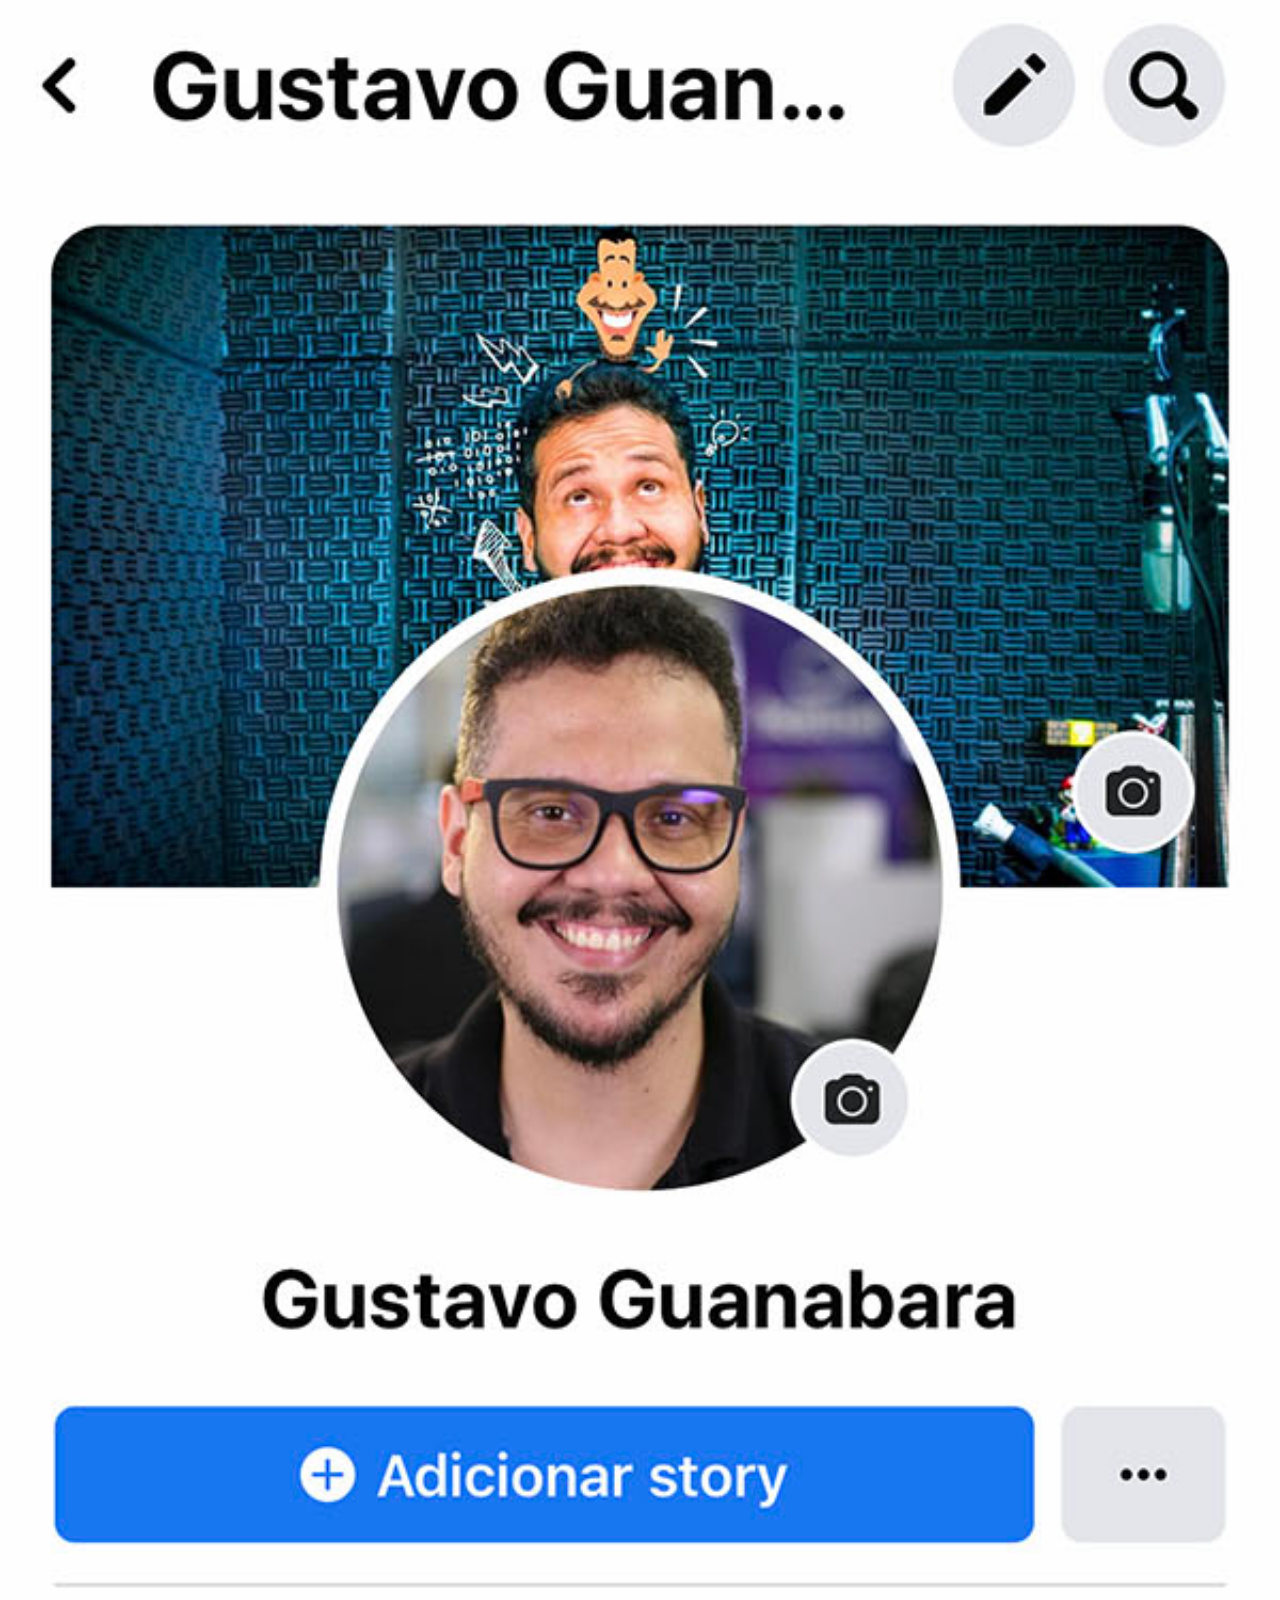
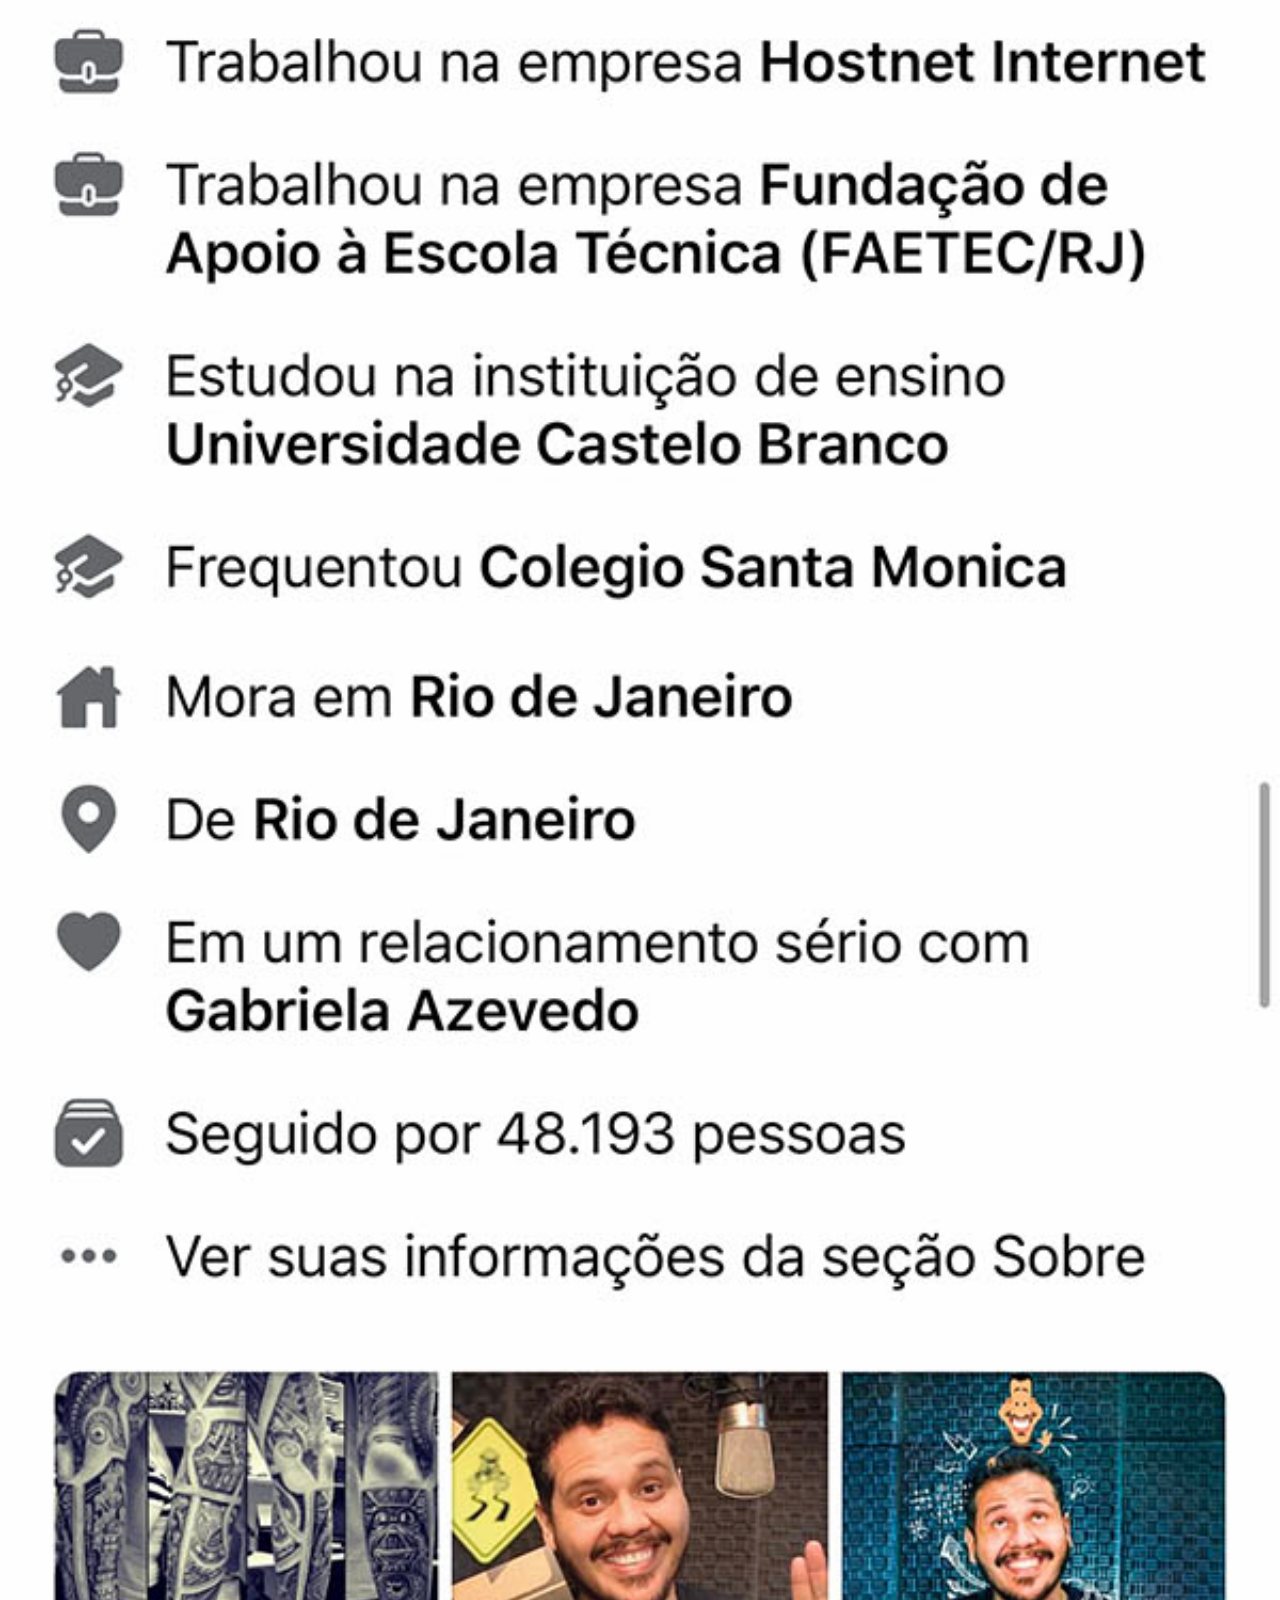
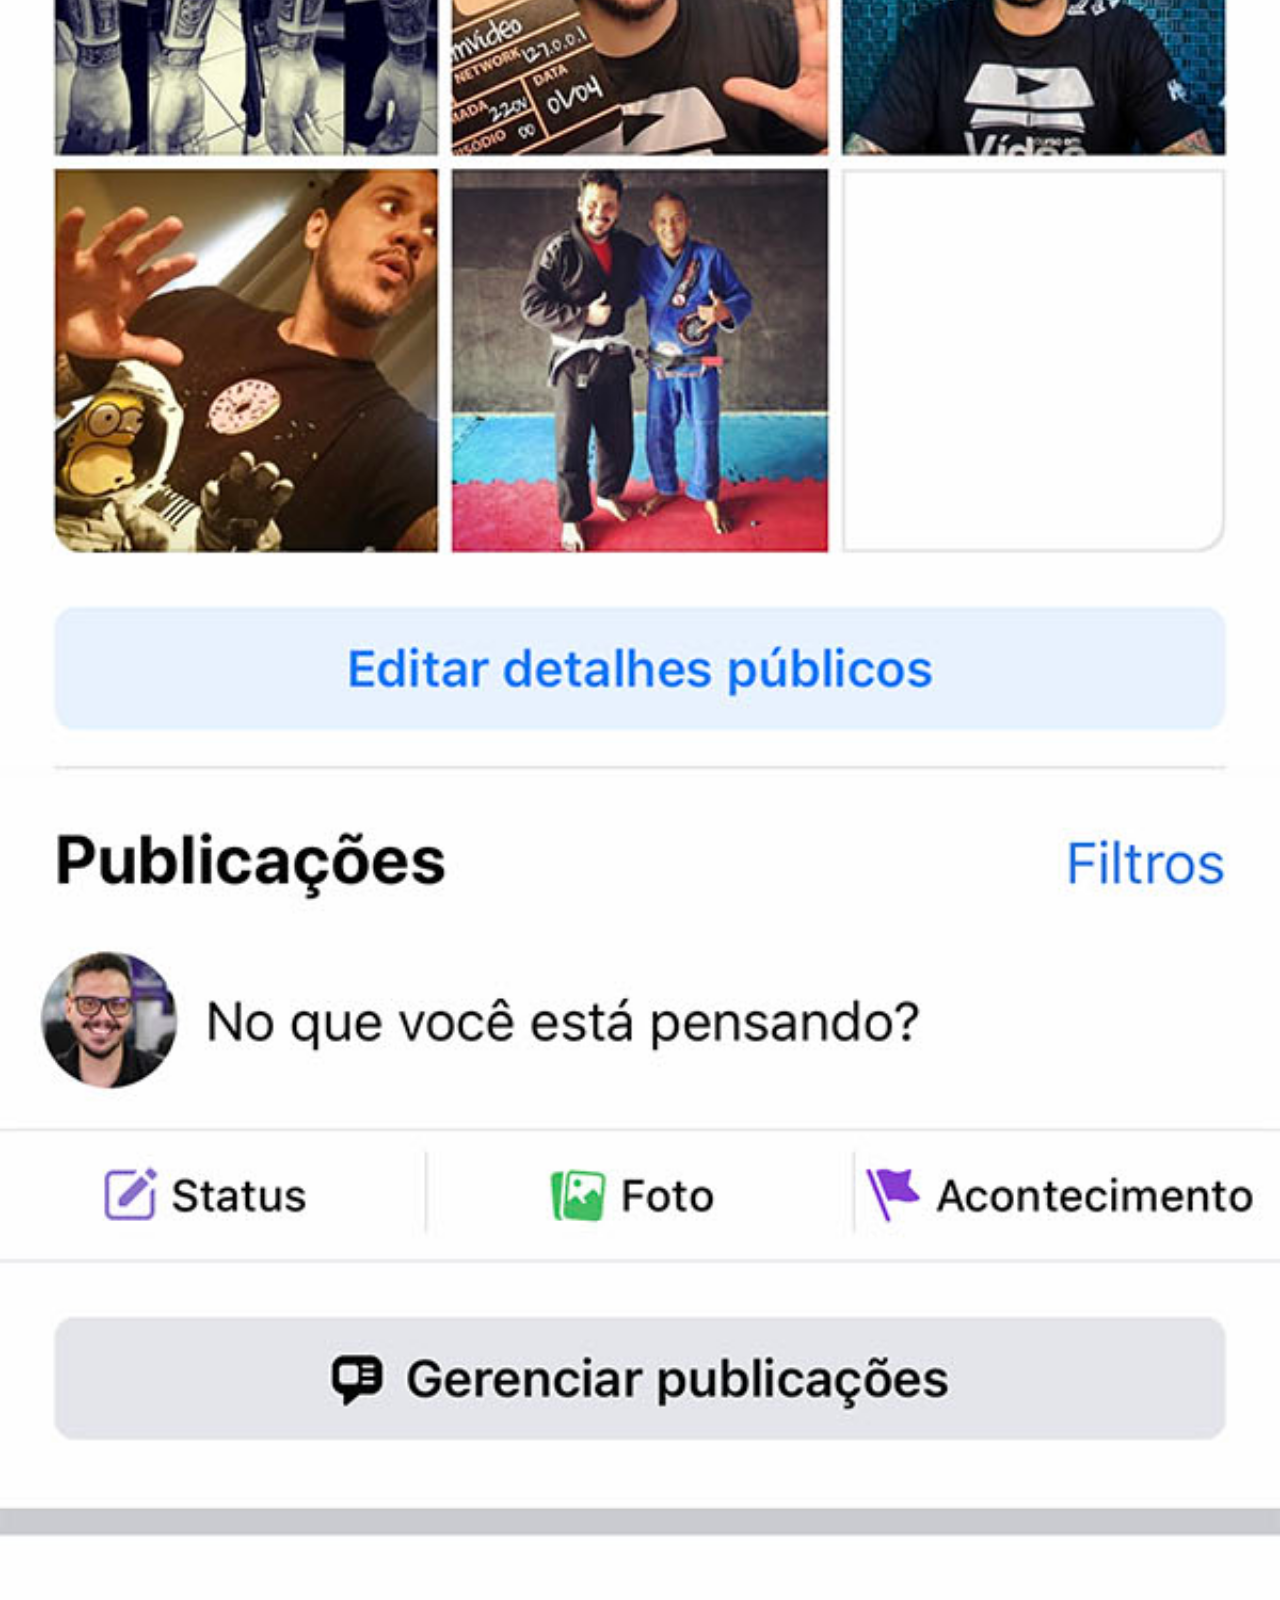
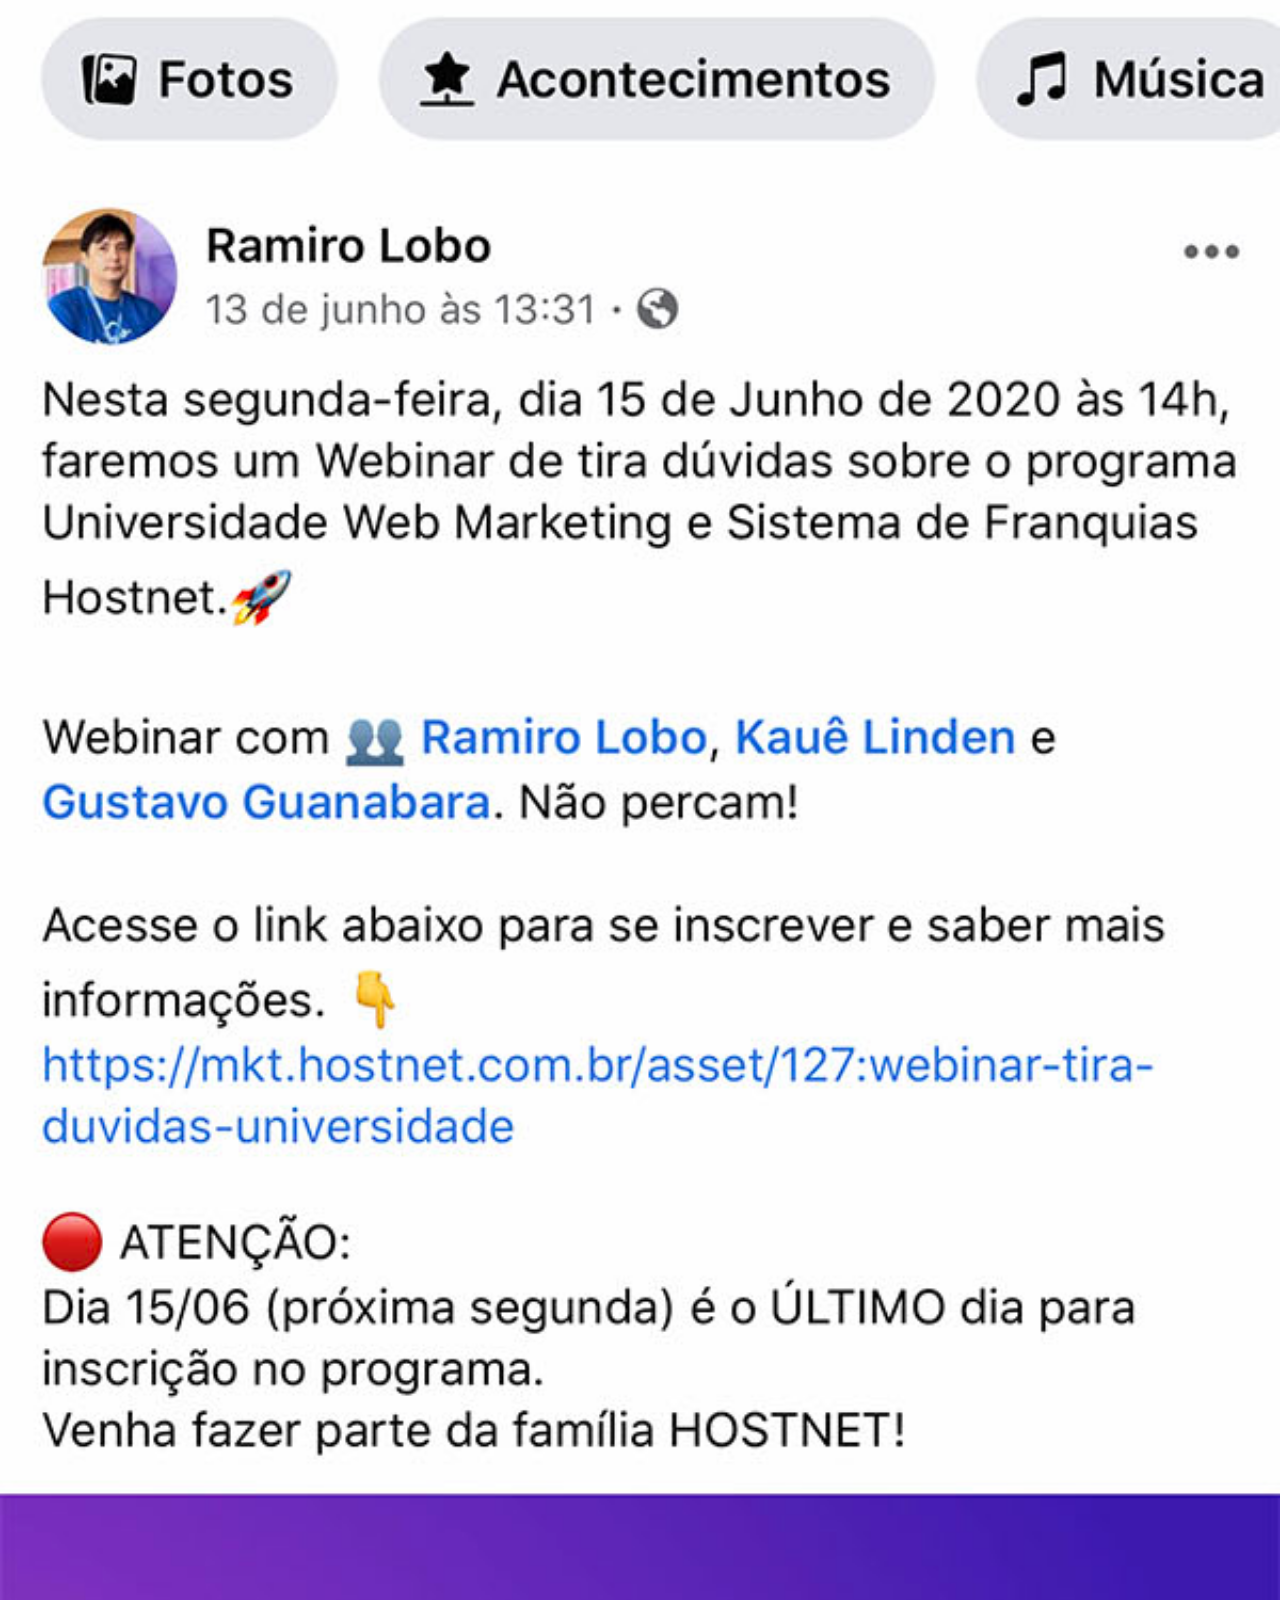
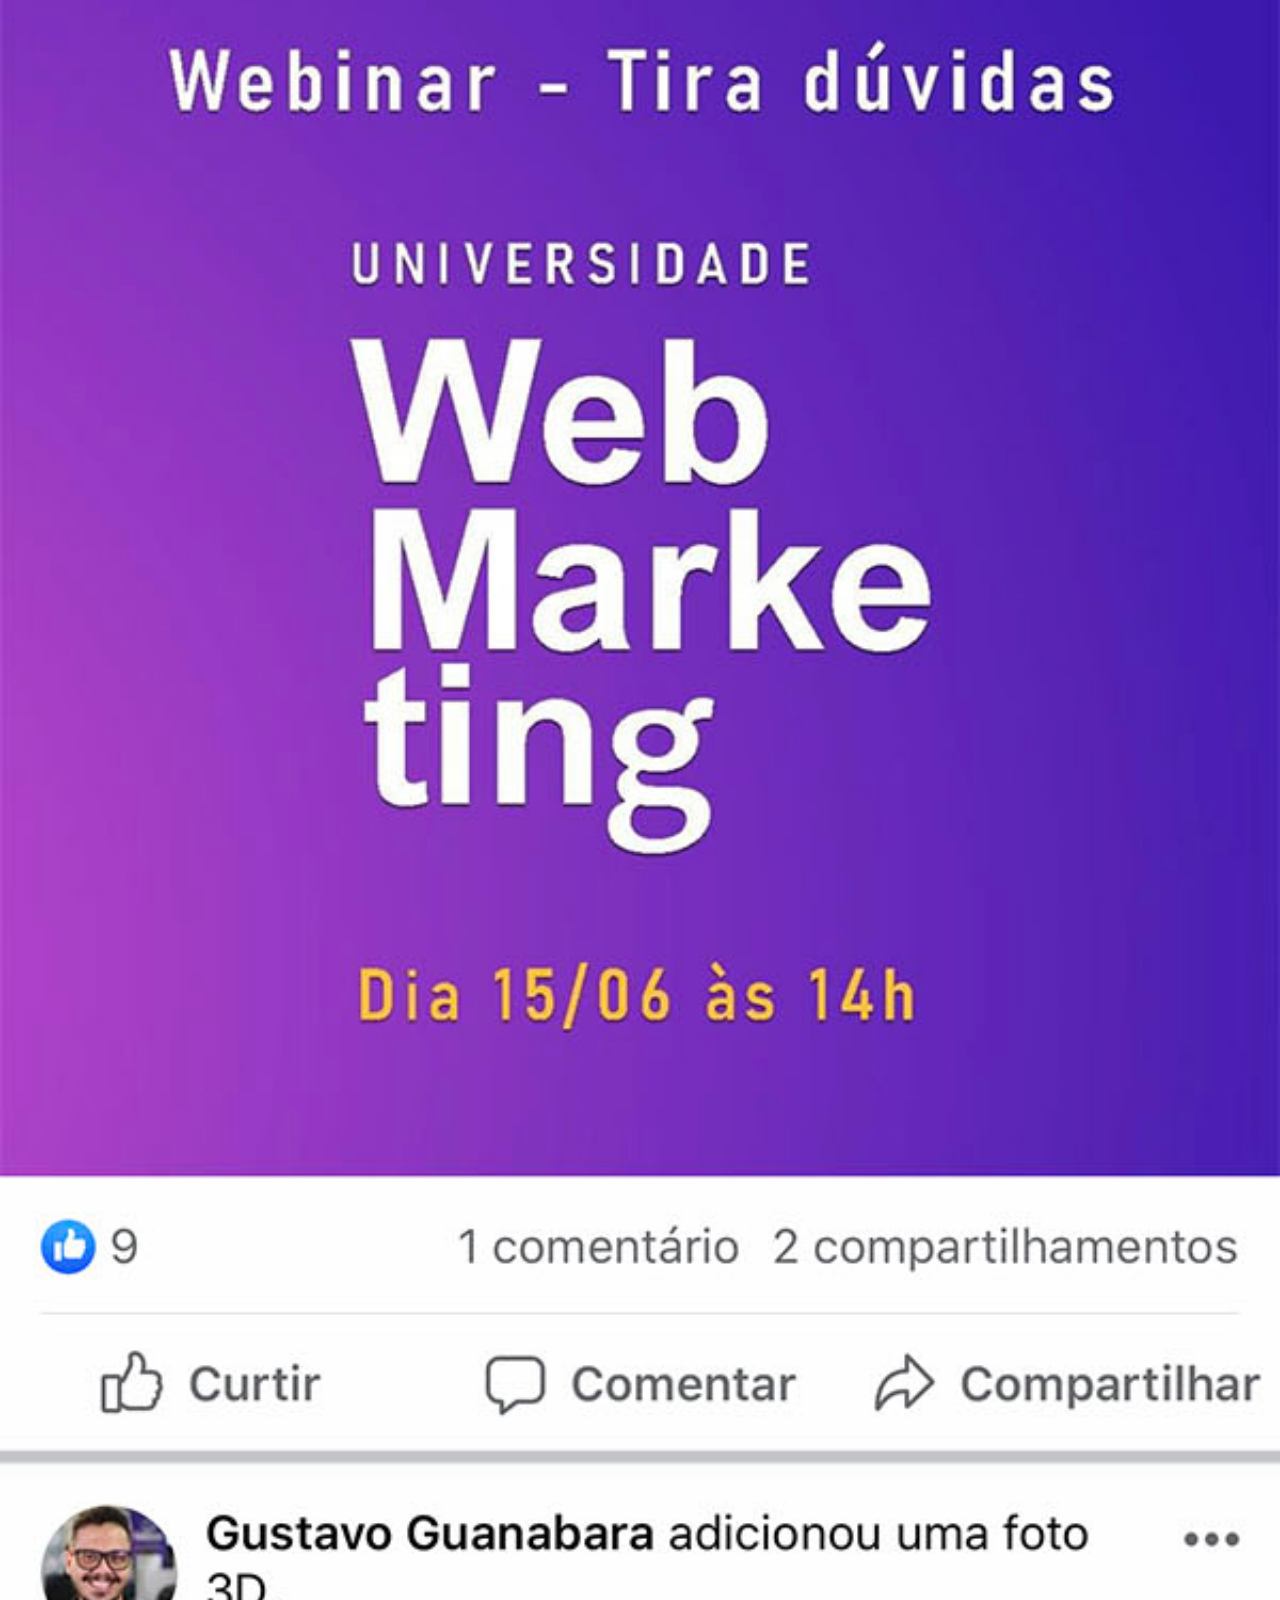
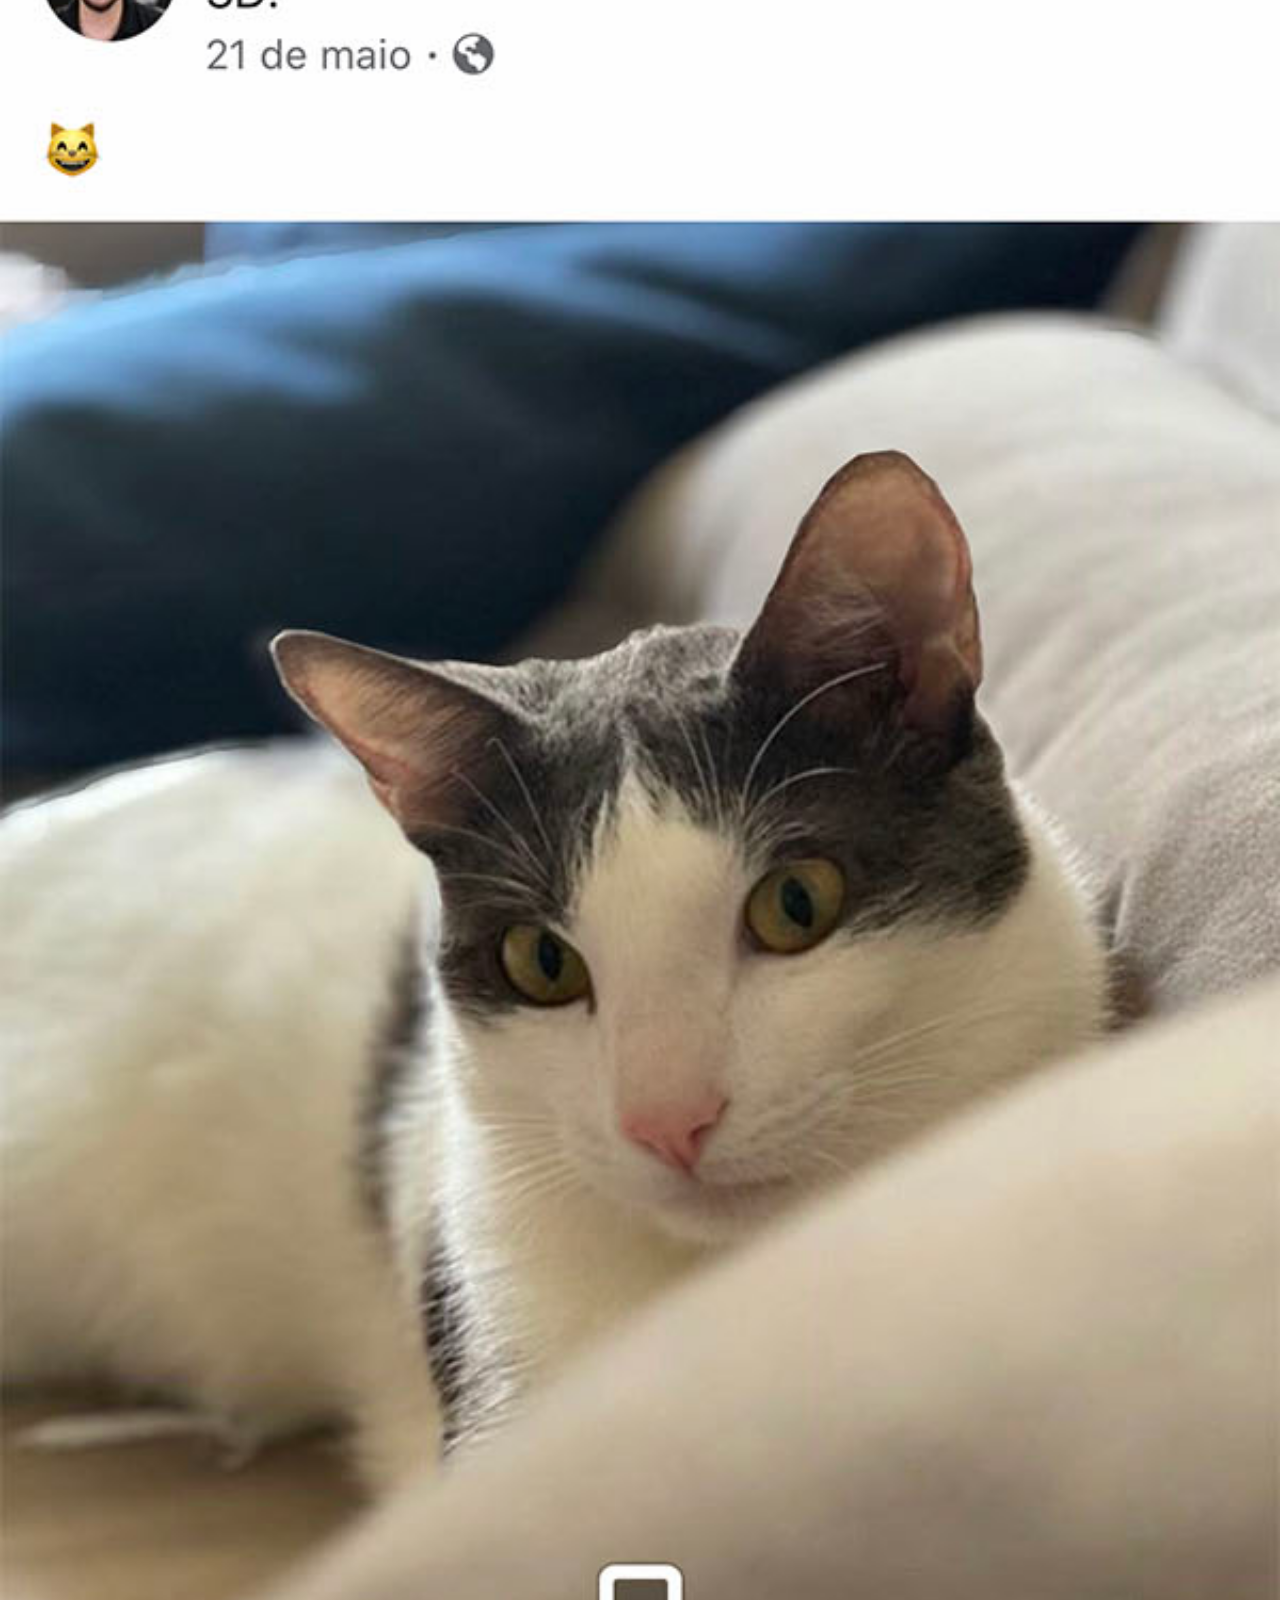
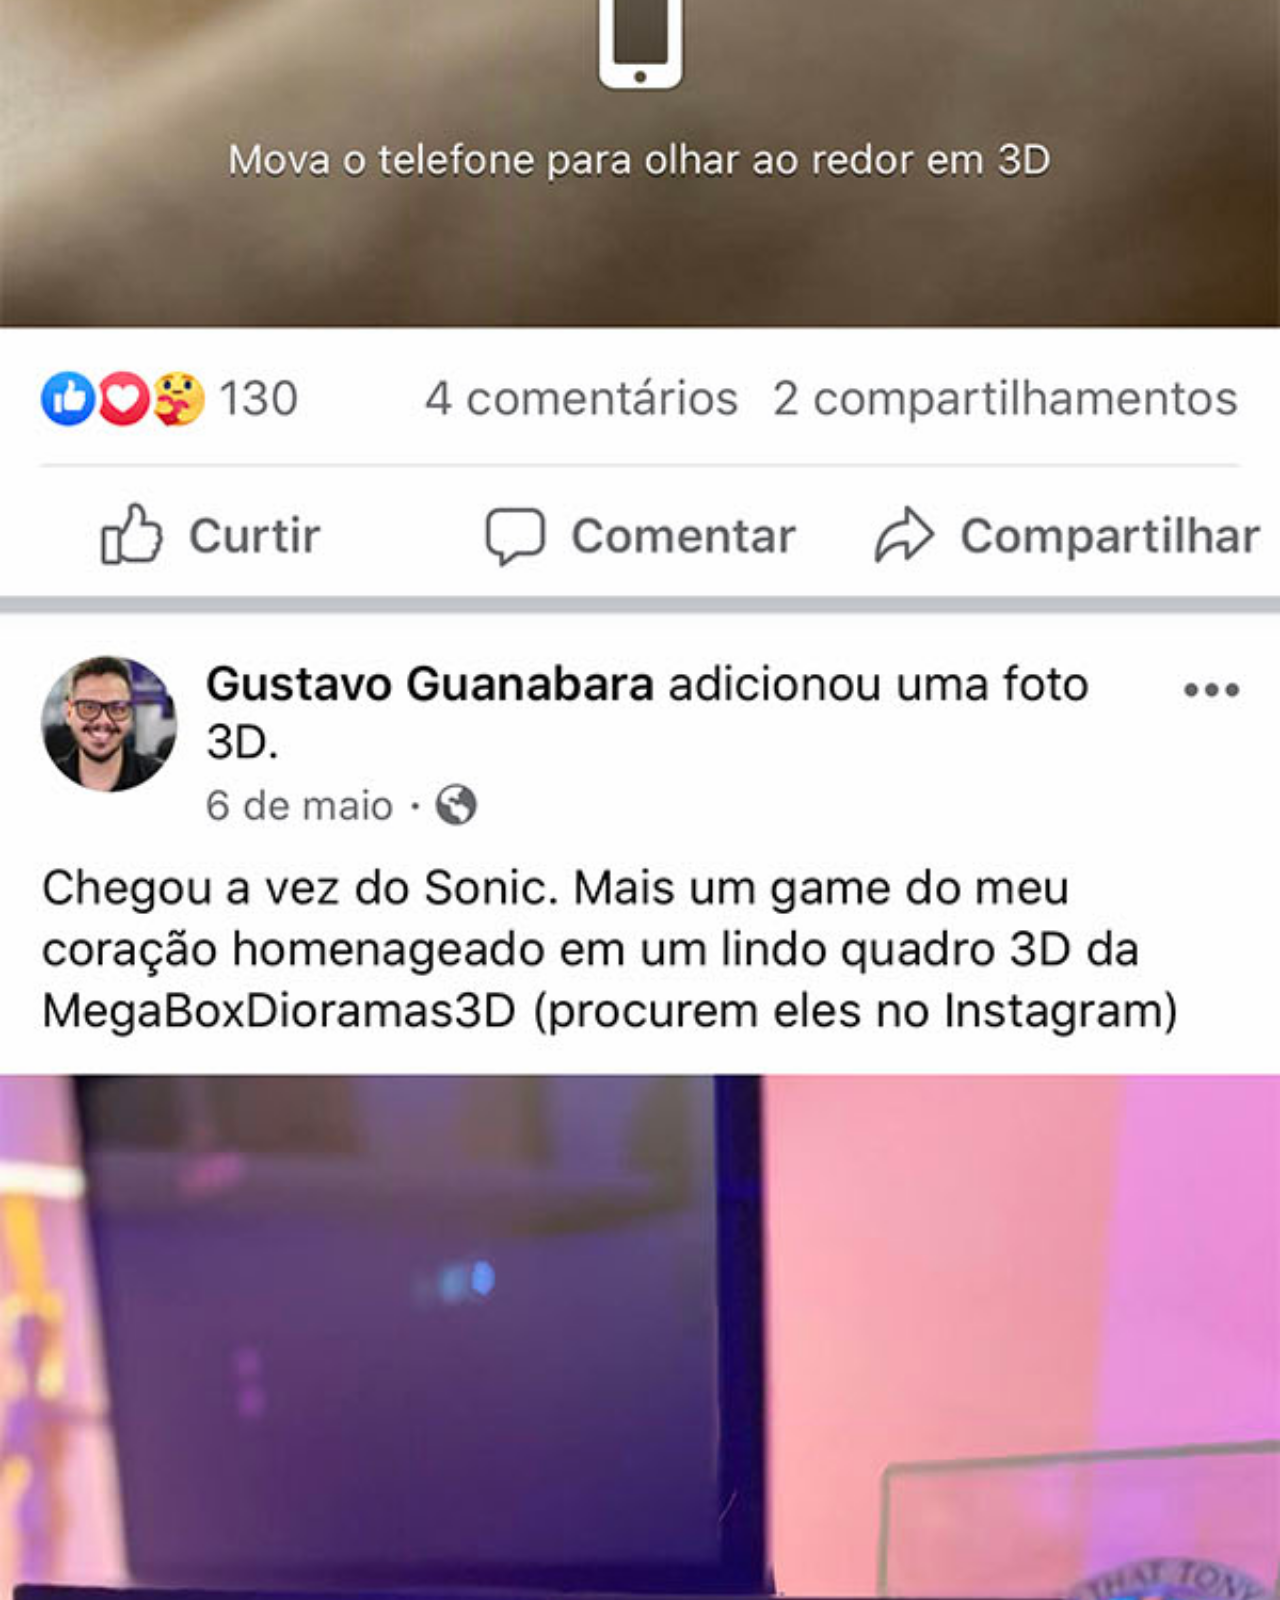
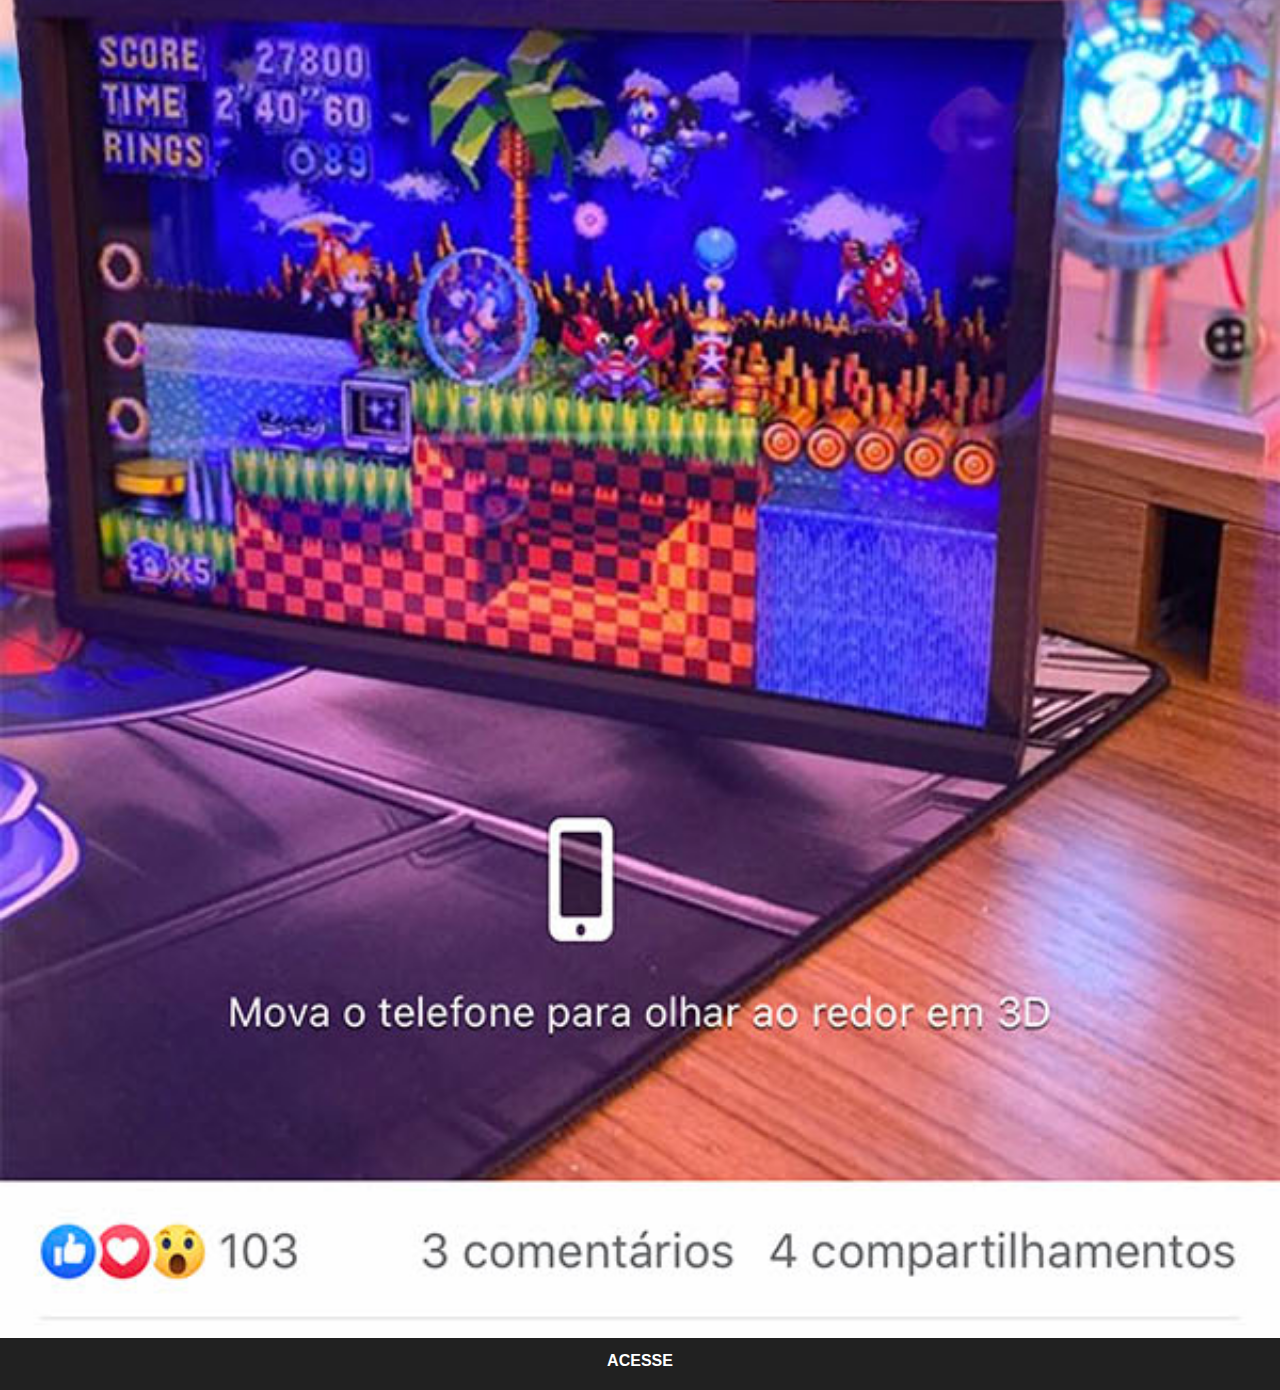
==== facebook.html @ 7b7eeeda "coloquei o botao facebook" ====
<!DOCTYPE html>
<html lang="pt-br">
<head>
    <meta charset="UTF-8">
    <meta http-equiv="X-UA-Compatible" content="IE=edge">
    <meta name="viewport" content="width=device-width, initial-scale=1.0">
    <link rel="stylesheet" href="estilos/social.css">
    <title>Facebook</title>
</head>
<body>
    <img src="desafio13/imagens/tela-facebook.jpg" alt="">
    <a href="https://pt-br.facebook.com/" target="_blank">ACESSE</a>
    
</body>
</html>
---- estilos/social.css ----
@charset "UTF-8";


*{
    margin: 0px;
    padding: 0px;
    font-family: Arial, Helvetica, sans-serif;
}
/* ESCONDER A BARRA DE ROLAGEM*/
::-webkit-scrollbar{
    width: 0px;
    height: 0px;
}

img{
    width: 100vw;
}
a{
    margin-top: -10px;
    display: block;
    background-color: #212121;
    color: white;
    padding: 20px;
    text-align: center;
    font-weight: bolder;
    text-decoration: none;
    
}
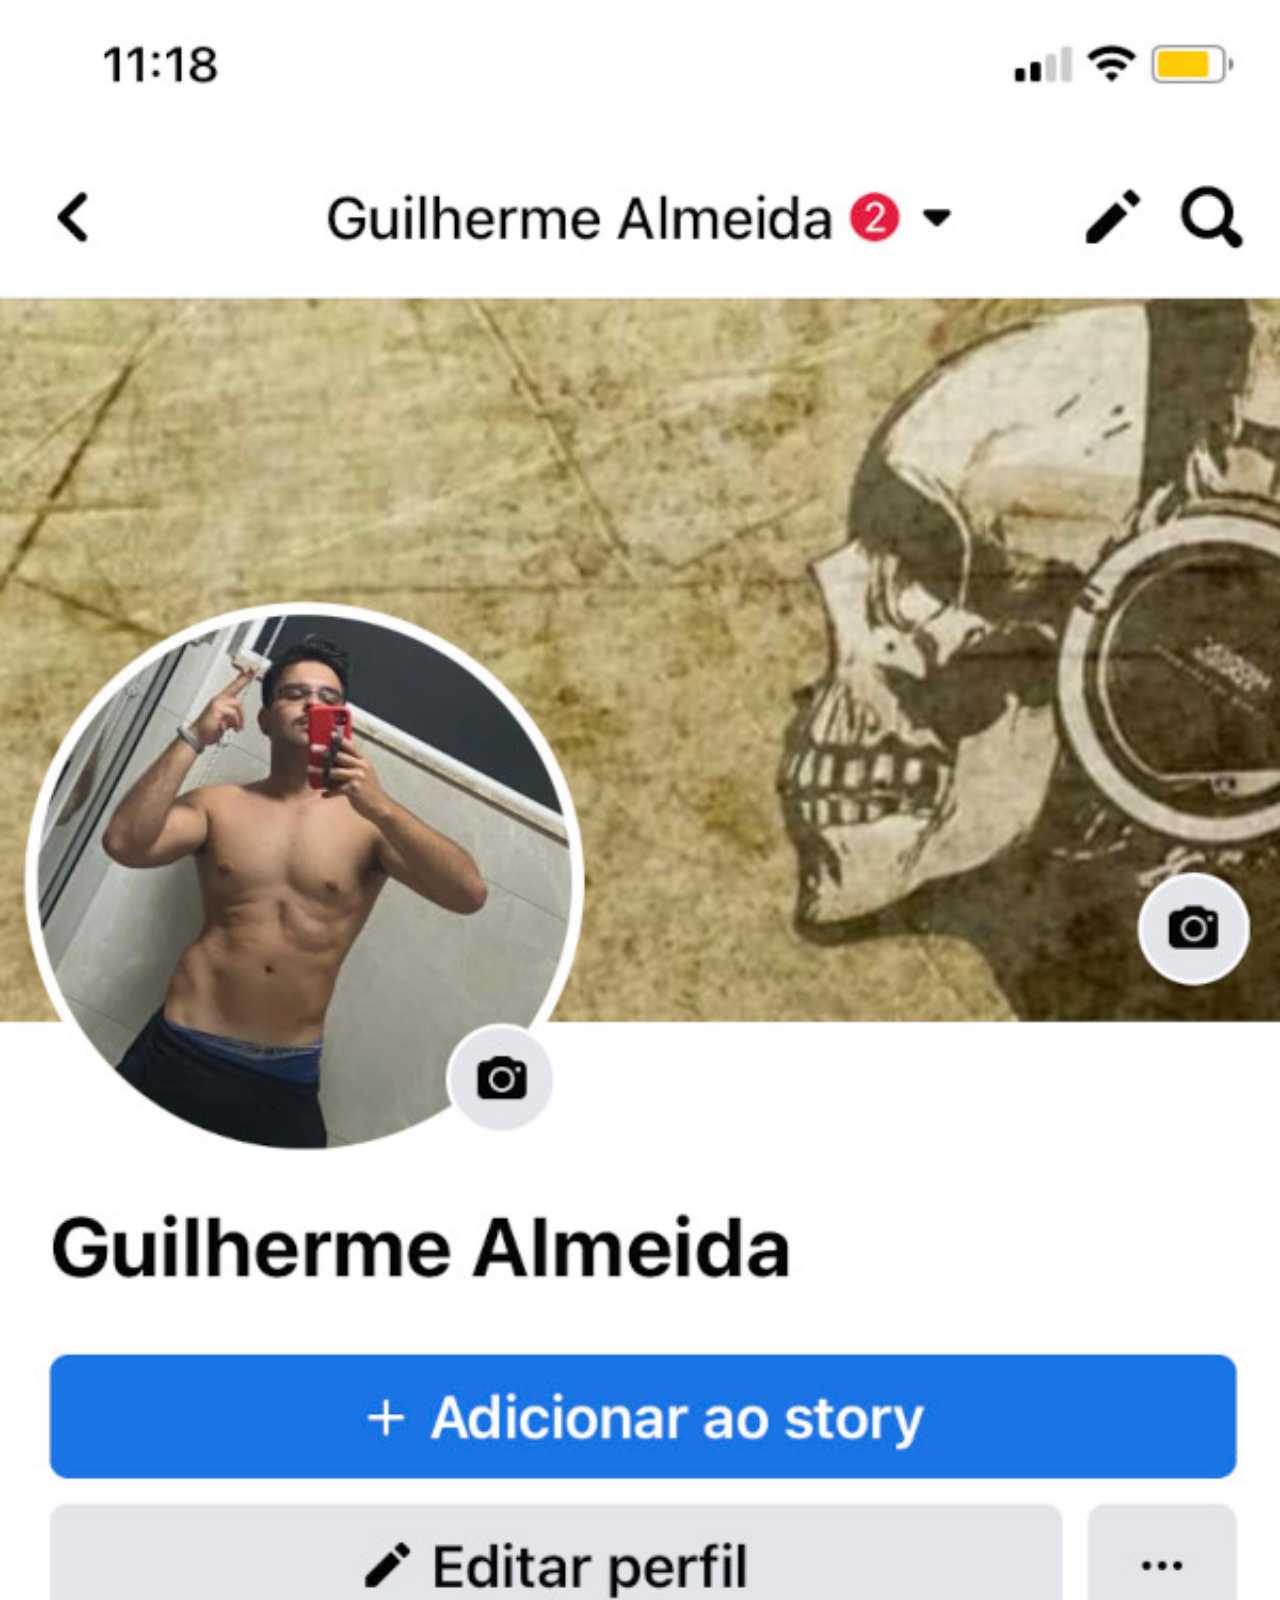
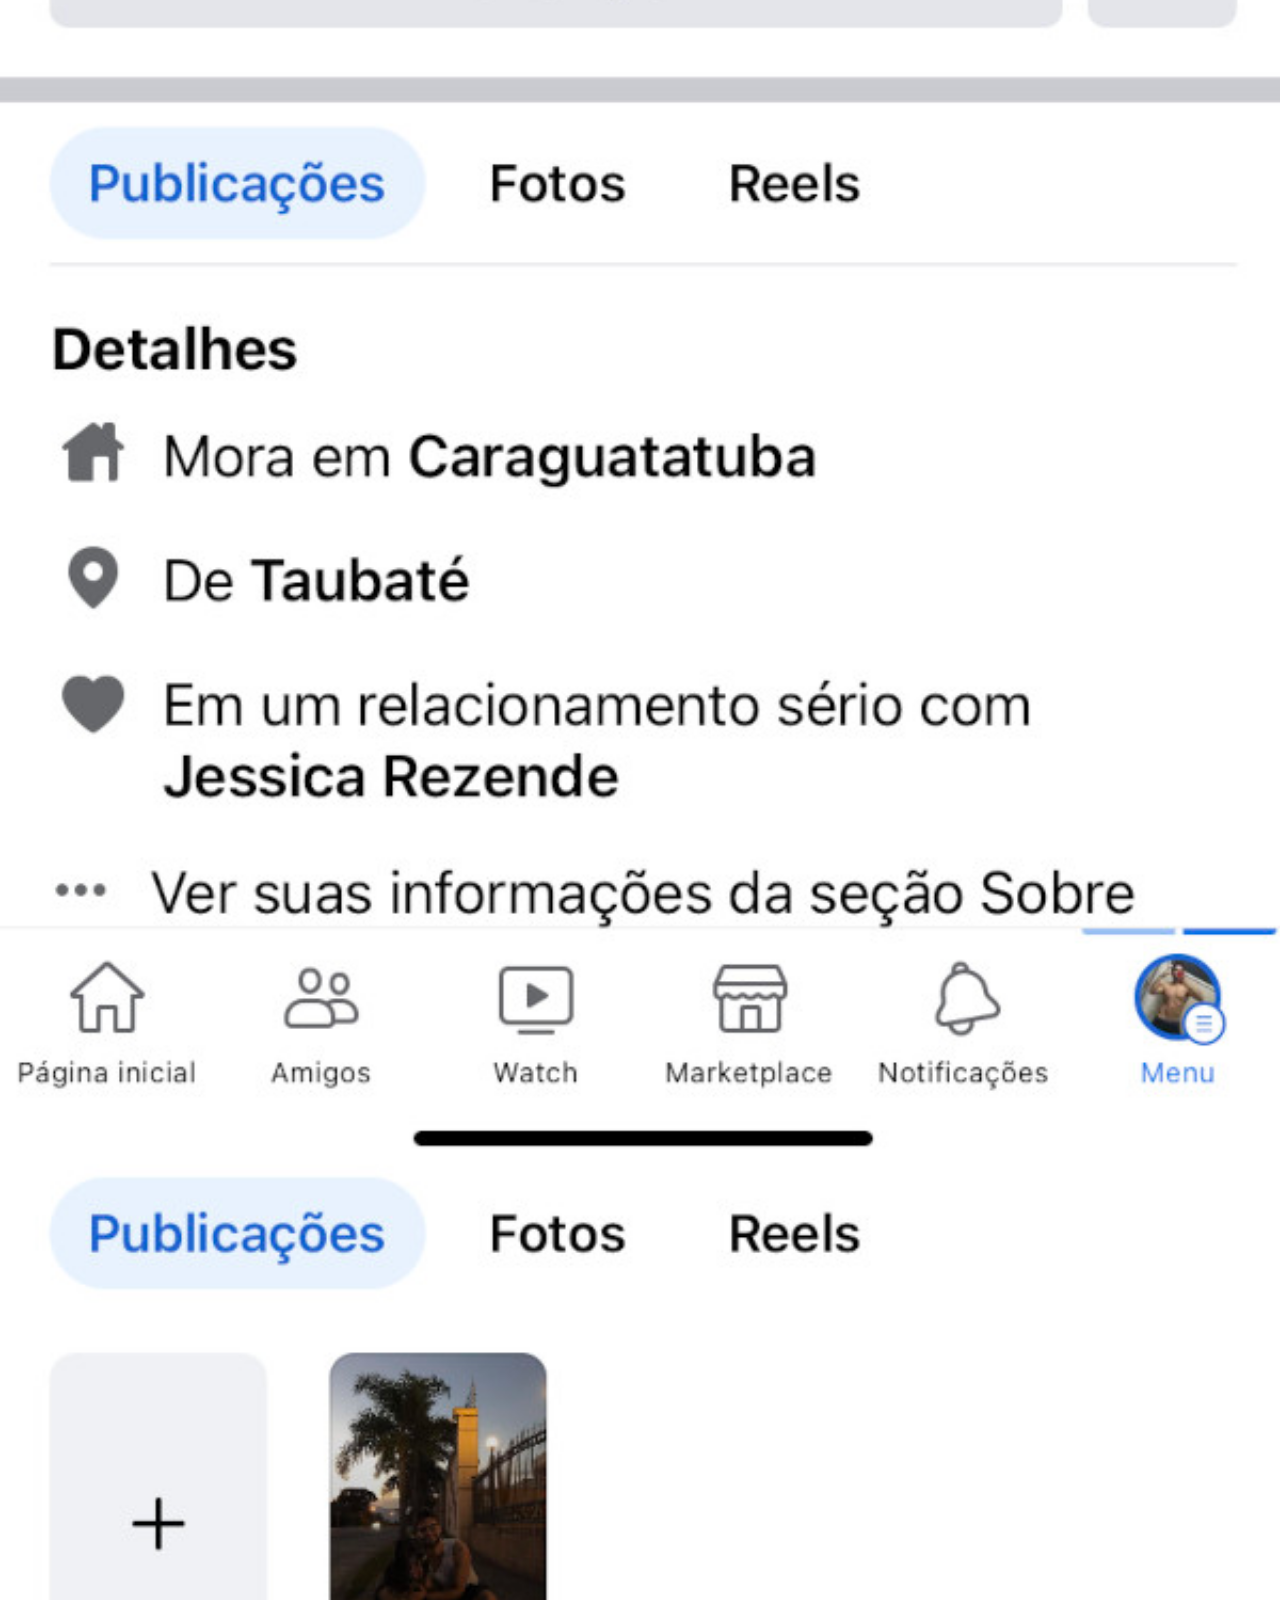
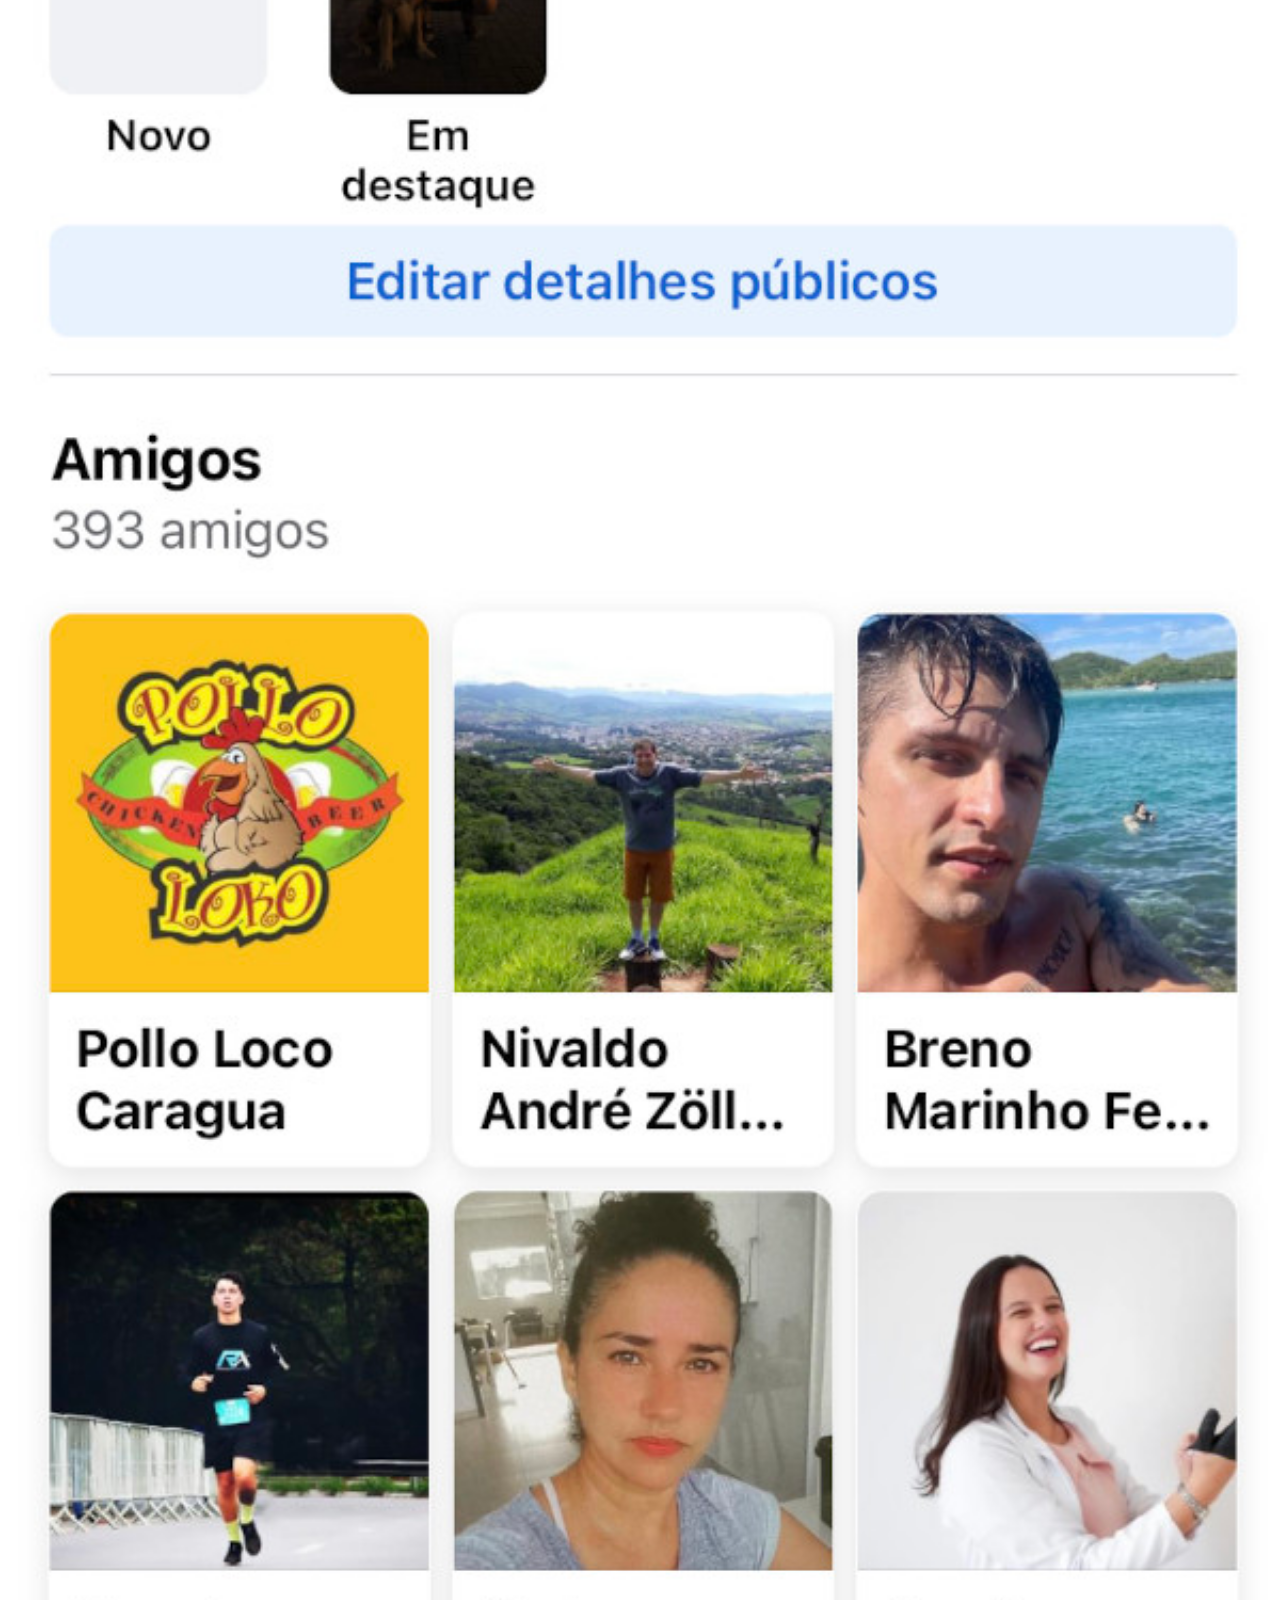
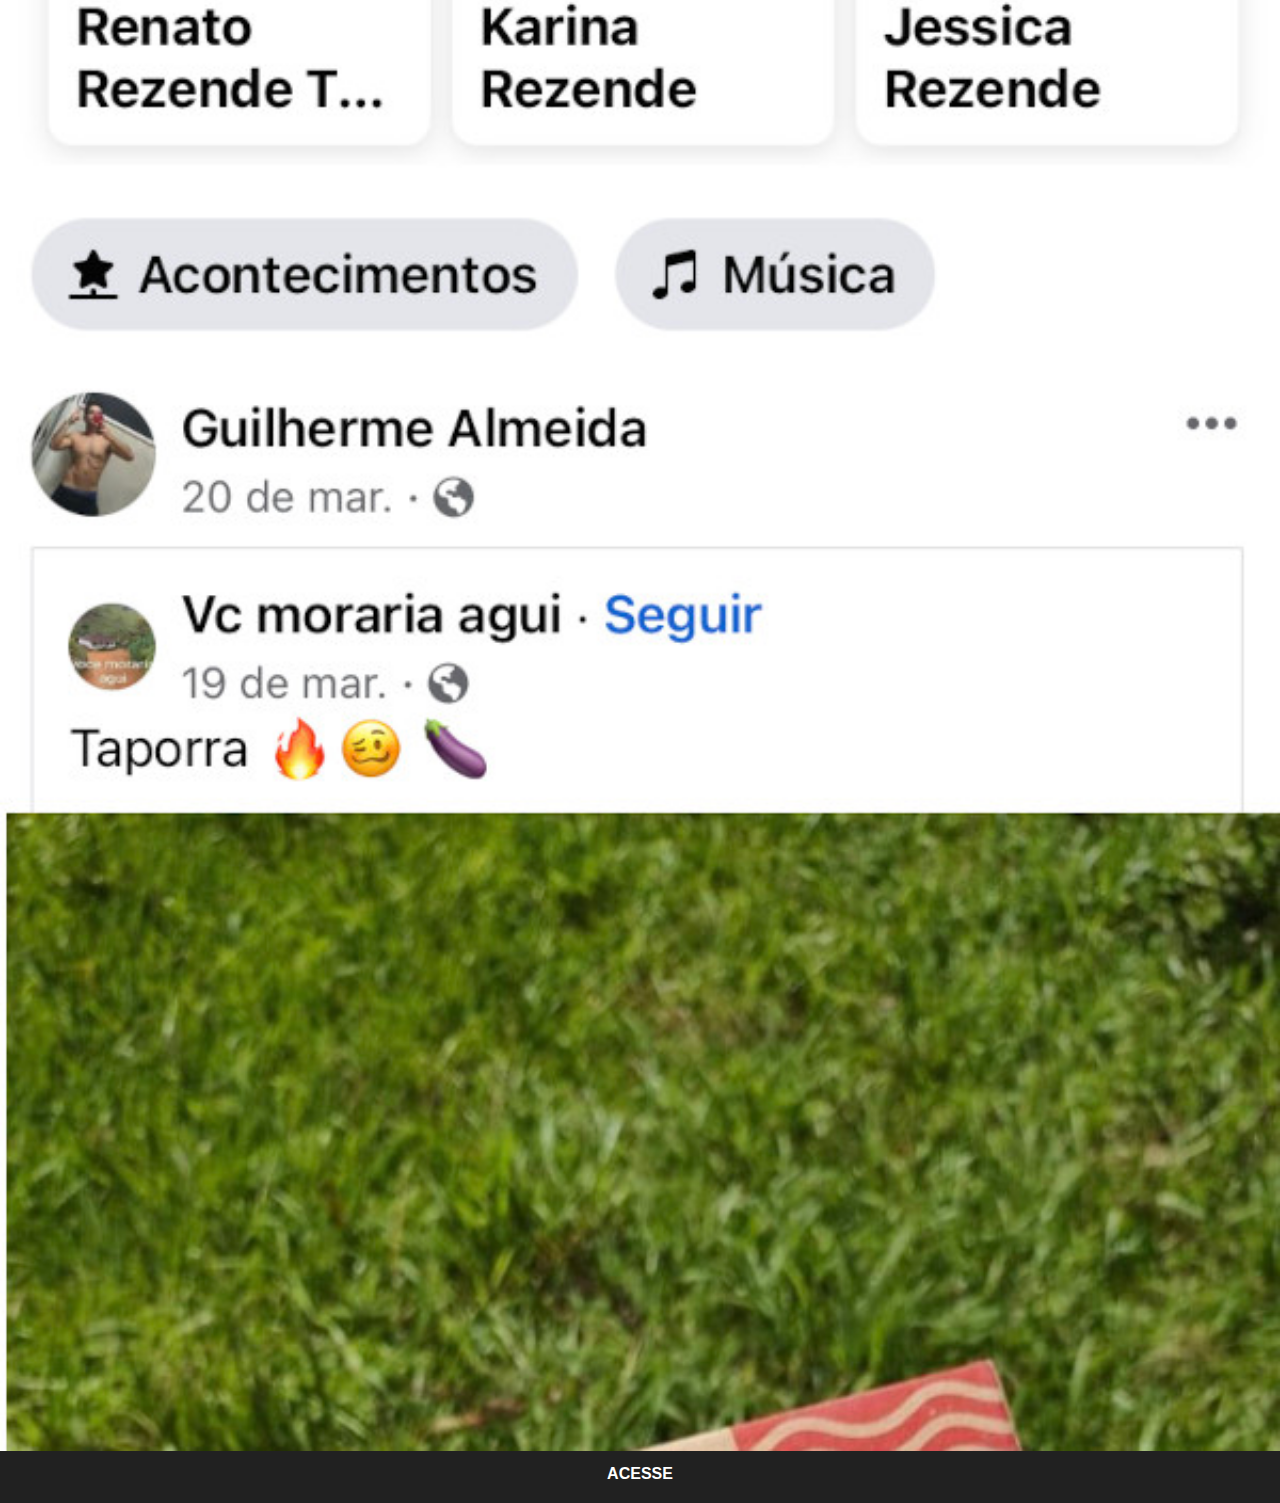
==== commit 98a6d114: "facebook arrumado" ====
--- a/facebook.html
+++ b/facebook.html
@@ -8,7 +8,7 @@
     <title>Facebook</title>
 </head>
 <body>
-    <img src="desafio13/imagens/tela-facebook.jpg" alt="">
+    <img src="imagens/facebooks.jpg" alt="facebook">
     <a href="https://pt-br.facebook.com/" target="_blank">ACESSE</a>
     
 </body>
